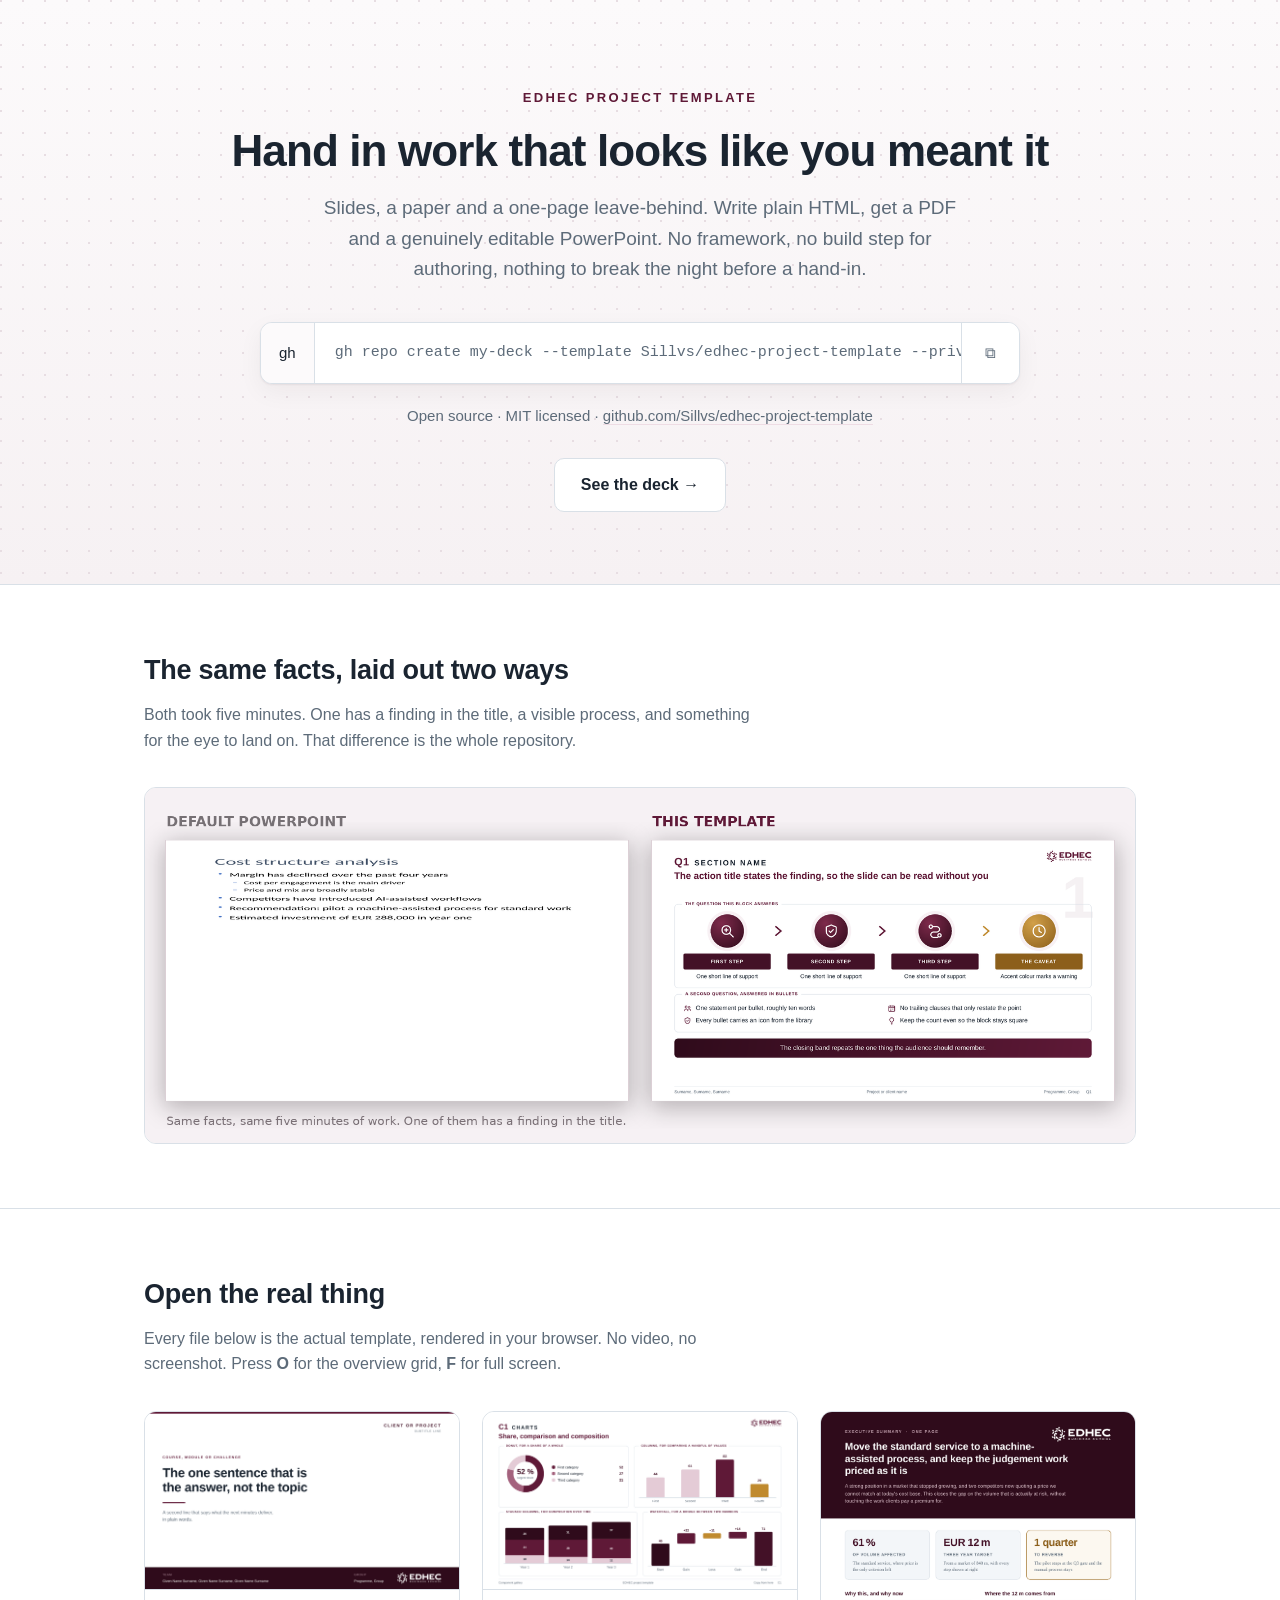
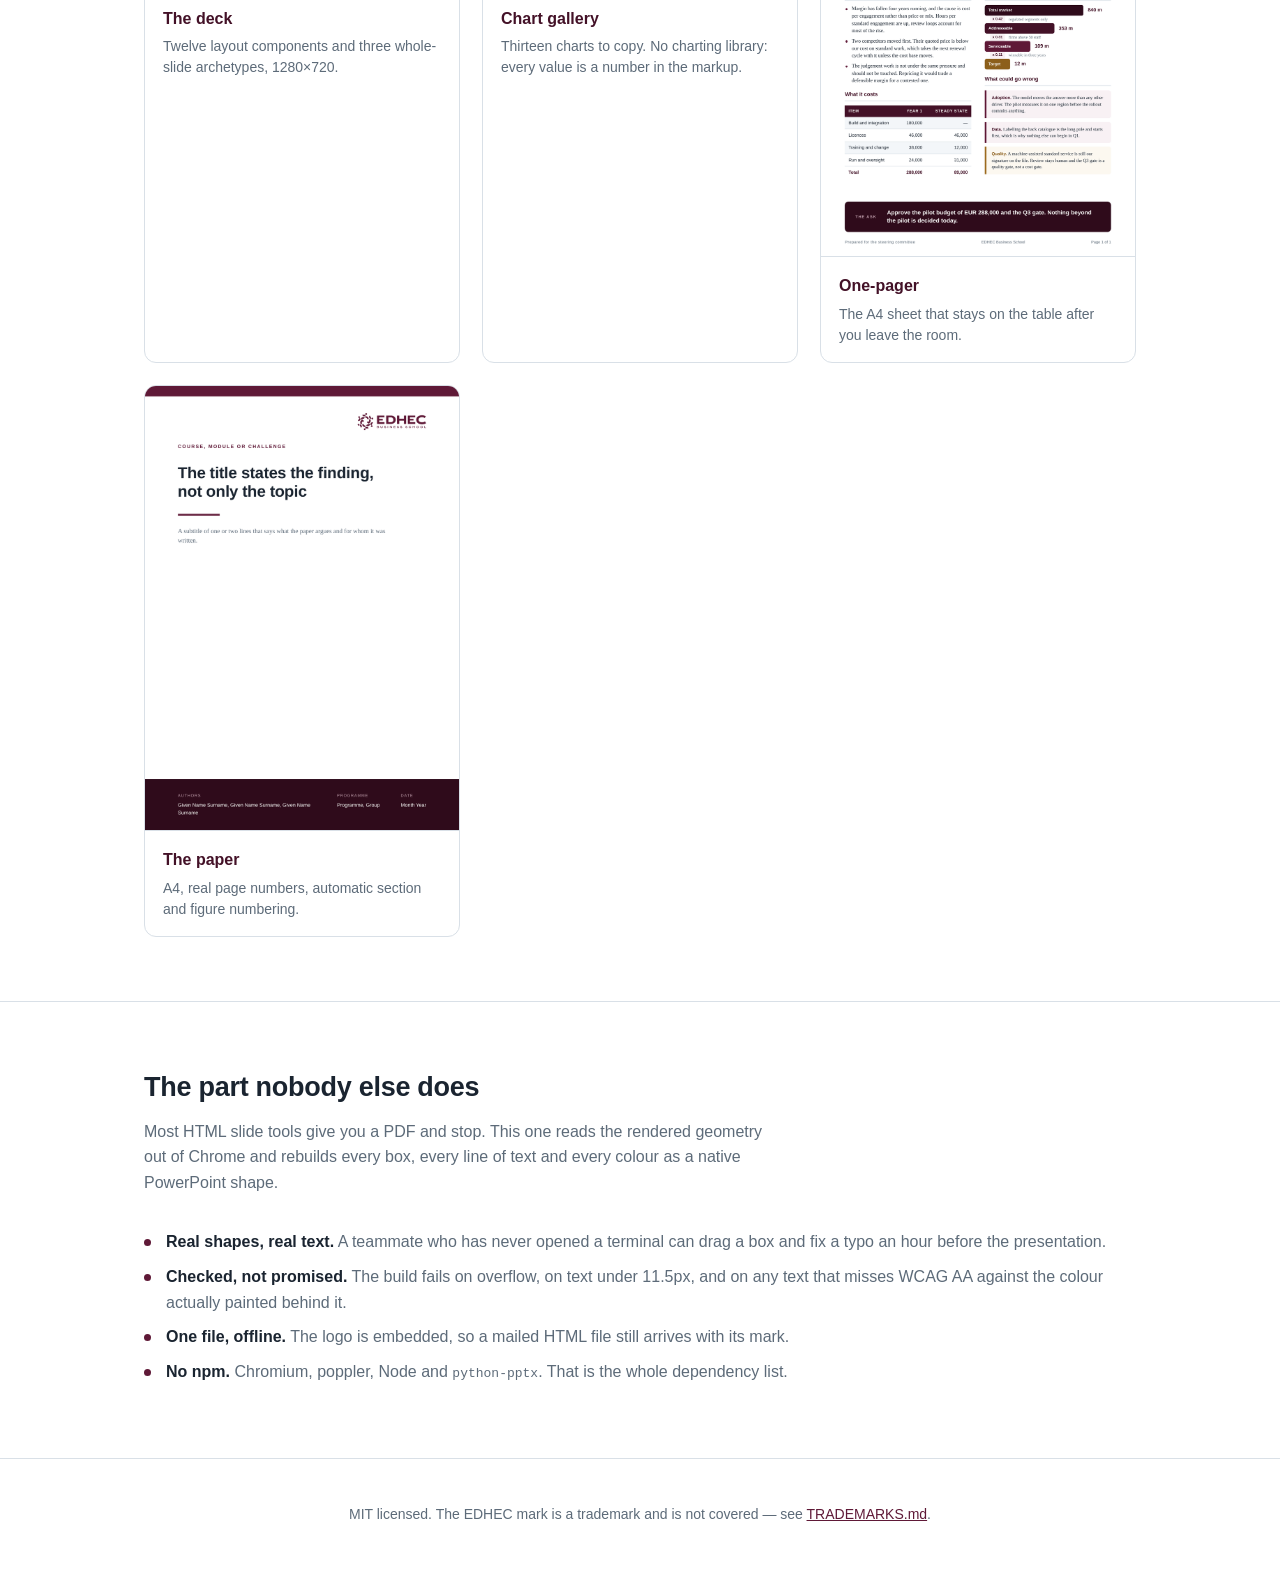
==== site/index.html @ f7a60ece "feat: live site on GitHub Pages, quickstart command, and the SEO surface a repo actually has SEO aud" ====
<!doctype html>
<html lang="en">
<head>
<meta charset="utf-8">
<meta name="viewport" content="width=device-width,initial-scale=1">

<title>EDHEC project template — HTML slides to PDF and editable PowerPoint</title>
<meta name="description" content="Write slides in plain HTML, get a PDF and a genuinely editable PowerPoint with real shapes and real text. Consulting-style deck, A4 paper and one-pager, a thirteen-chart library, WCAG-AA checks, no build step for authoring.">
<link rel="canonical" href="https://sillvs.github.io/edhec-project-template/">

<meta property="og:type" content="website">
<meta property="og:url" content="https://sillvs.github.io/edhec-project-template/">
<meta property="og:title" content="Hand in work that looks like you meant it">
<meta property="og:description" content="Slides, a paper and a one-page leave-behind. Write plain HTML, get a PDF and an editable PowerPoint. No framework, no build step, nothing to break the night before a hand-in.">
<meta property="og:image" content="https://sillvs.github.io/edhec-project-template/img/social.png">
<meta property="og:image:width" content="1200">
<meta property="og:image:height" content="630">
<meta name="twitter:card" content="summary_large_image">
<meta name="twitter:title" content="Hand in work that looks like you meant it">
<meta name="twitter:description" content="HTML slides to PDF and genuinely editable PowerPoint. No build step for authoring.">
<meta name="twitter:image" content="https://sillvs.github.io/edhec-project-template/img/social.png">

<link rel="icon" href="data:image/svg+xml,%3Csvg xmlns='http://www.w3.org/2000/svg' viewBox='0 0 32 32'%3E%3Crect width='32' height='32' rx='6' fill='%235F1937'/%3E%3C/svg%3E">

<script type="application/ld+json">
{
  "@context": "https://schema.org",
  "@type": "SoftwareSourceCode",
  "name": "EDHEC project template",
  "description": "Write slides in plain HTML, get a PDF and a genuinely editable PowerPoint. Consulting-style deck, A4 paper and one-pager templates with a chart library and WCAG-AA checks.",
  "codeRepository": "https://github.com/Sillvs/edhec-project-template",
  "programmingLanguage": ["HTML", "CSS", "Python", "JavaScript"],
  "license": "https://spdx.org/licenses/MIT.html",
  "author": {"@type": "Person", "name": "Silas Zamzow"},
  "keywords": "presentation, slides, powerpoint, pptx, pdf, html slides, charts, design system, accessibility, consulting, business school"
}
</script>

<style>
/* The landing page is built from the same tokens as the templates. It is the
   demonstration: if the design system cannot carry one web page, it cannot
   carry a deck either. */
:root{
  --blue:#5F1937; --navy:#431127; --deep:#2F0B1B;
  --sky:#F8F1F4; --sky2:#EEDCE4;
  --orange-dark:#8C5F1B; --orange-mid:#9D6D21;
  --ink:#1A2430; --muted:#5D6B79; --line:#D9E0E7;
  --sans:"Helvetica Neue",Arial,"Segoe UI",Roboto,system-ui,sans-serif;
  --mono:ui-monospace,SFMono-Regular,Menlo,Consolas,monospace;
}
*{box-sizing:border-box;margin:0;padding:0;}
html{scroll-behavior:smooth;}
body{font-family:var(--sans);color:var(--ink);line-height:1.6;
  background:#fff;-webkit-font-smoothing:antialiased;}
.wrap{max-width:1040px;margin:0 auto;padding:0 24px;}
a{color:var(--blue);}

/* ---------- hero, with the dotted field from the brief ---------- */
.hero{padding:88px 0 72px;text-align:center;position:relative;overflow:hidden;
  background:
    radial-gradient(circle at 1px 1px, #E7DDE2 1px, transparent 0) 0 0/22px 22px,
    linear-gradient(#FCFAFB,#F6F1F3);
  border-bottom:1px solid var(--line);}
.eyebrow{font-size:13px;font-weight:800;letter-spacing:.18em;text-transform:uppercase;
  color:var(--blue);margin-bottom:18px;}
h1{font-size:44px;font-weight:800;letter-spacing:-.02em;line-height:1.1;
  margin-bottom:18px;}
.lede{font-size:19px;color:var(--muted);max-width:640px;margin:0 auto 38px;}

/* ---------- the command block ---------- */
.cmd{display:flex;max-width:760px;margin:0 auto;background:#fff;
  border:1px solid var(--line);border-radius:12px;overflow:hidden;
  box-shadow:0 1px 2px rgba(47,11,27,.06),0 8px 24px rgba(47,11,27,.05);}
.cmd .kind{flex:0 0 auto;display:flex;align-items:center;gap:7px;padding:0 18px;
  border-right:1px solid var(--line);font-size:15px;color:var(--ink);background:#FCFAFB;}
.cmd code{flex:1;padding:18px 20px;font-family:var(--mono);font-size:15px;
  color:var(--muted);text-align:left;white-space:nowrap;overflow-x:auto;}
.cmd button{flex:0 0 auto;width:58px;border:0;border-left:1px solid var(--line);
  background:#fff;cursor:pointer;color:var(--muted);font-size:15px;}
.cmd button:hover{background:var(--sky);color:var(--blue);}
.cmd button.done{color:var(--blue);font-weight:800;}
.meta{margin-top:20px;font-size:15px;color:var(--muted);}
.meta a{color:var(--muted);text-decoration:none;border-bottom:1px solid var(--sky2);}
.btn{display:inline-block;margin-top:30px;padding:13px 26px;border-radius:10px;
  border:1px solid var(--line);background:#fff;color:var(--ink);font-size:16px;
  font-weight:700;text-decoration:none;}
.btn:hover{border-color:var(--blue);color:var(--blue);}

/* ---------- sections ---------- */
section{padding:64px 0;border-bottom:1px solid var(--line);}
h2{font-size:27px;font-weight:800;letter-spacing:-.01em;margin-bottom:10px;}
.sub{color:var(--muted);margin-bottom:34px;max-width:620px;}
.grid{display:grid;grid-template-columns:repeat(auto-fit,minmax(250px,1fr));gap:22px;}
.card{border:1px solid var(--line);border-radius:12px;overflow:hidden;background:#fff;
  text-decoration:none;color:inherit;display:block;}
.card:hover{border-color:var(--blue);}
.card img{width:100%;display:block;border-bottom:1px solid var(--line);}
.card .body{padding:16px 18px;}
.card h3{font-size:16px;font-weight:800;color:var(--navy);margin-bottom:5px;}
.card p{font-size:14px;color:var(--muted);line-height:1.5;}
.shot{width:100%;border:1px solid var(--line);border-radius:12px;display:block;}
ul.plain{list-style:none;}
ul.plain li{position:relative;padding-left:22px;margin-bottom:9px;color:var(--muted);}
ul.plain li:before{content:"";position:absolute;left:0;top:10px;width:7px;height:7px;
  border-radius:50%;background:var(--blue);}
ul.plain li b{color:var(--ink);}
footer{padding:44px 0 60px;font-size:14px;color:var(--muted);text-align:center;}
@media(max-width:640px){
  h1{font-size:32px;} .cmd code{font-size:13px;} .cmd .kind{display:none;}
}
</style>
</head>
<body>

<div class="hero">
  <div class="wrap">
    <div class="eyebrow">EDHEC project template</div>
    <h1>Hand in work that looks like you meant it</h1>
    <p class="lede">Slides, a paper and a one-page leave-behind. Write plain HTML,
    get a PDF and a genuinely editable PowerPoint. No framework, no build step for
    authoring, nothing to break the night before a hand-in.</p>

    <div class="cmd">
      <span class="kind">gh</span>
      <code id="cmd">gh repo create my-deck --template Sillvs/edhec-project-template --private --clone</code>
      <button id="copy" aria-label="Copy command">⧉</button>
    </div>

    <p class="meta">Open source · MIT licensed ·
      <a href="https://github.com/Sillvs/edhec-project-template">github.com/Sillvs/edhec-project-template</a></p>

    <a class="btn" href="slides.html">See the deck →</a>
  </div>
</div>

<section>
  <div class="wrap">
    <h2>The same facts, laid out two ways</h2>
    <p class="sub">Both took five minutes. One has a finding in the title, a visible
    process, and something for the eye to land on. That difference is the whole repository.</p>
    <img class="shot" src="img/mockup-compare.png" width="1760"
         alt="A default PowerPoint slide beside the same content in this template">
  </div>
</section>

<section>
  <div class="wrap">
    <h2>Open the real thing</h2>
    <p class="sub">Every file below is the actual template, rendered in your browser.
    No video, no screenshot. Press <b>O</b> for the overview grid, <b>F</b> for full screen.</p>
    <div class="grid">
      <a class="card" href="slides.html">
        <img src="img/slide-title.png" width="1300" alt="Title slide of the starter deck">
        <div class="body"><h3>The deck</h3>
        <p>Twelve layout components and three whole-slide archetypes, 1280×720.</p></div>
      </a>
      <a class="card" href="gallery.html">
        <img src="img/charts-1.png" width="1300" alt="Donut, columns, stacked columns and waterfall charts">
        <div class="body"><h3>Chart gallery</h3>
        <p>Thirteen charts to copy. No charting library: every value is a number in the markup.</p></div>
      </a>
      <a class="card" href="onepager.html">
        <img src="img/onepager.png" width="900" alt="The executive one-pager">
        <div class="body"><h3>One-pager</h3>
        <p>The A4 sheet that stays on the table after you leave the room.</p></div>
      </a>
      <a class="card" href="paper.html">
        <img src="img/paper-cover.png" width="900" alt="Cover page of the A4 paper template">
        <div class="body"><h3>The paper</h3>
        <p>A4, real page numbers, automatic section and figure numbering.</p></div>
      </a>
    </div>
  </div>
</section>

<section>
  <div class="wrap">
    <h2>The part nobody else does</h2>
    <p class="sub">Most HTML slide tools give you a PDF and stop. This one reads the
    rendered geometry out of Chrome and rebuilds every box, every line of text and
    every colour as a native PowerPoint shape.</p>
    <ul class="plain">
      <li><b>Real shapes, real text.</b> A teammate who has never opened a terminal can drag a box and fix a typo an hour before the presentation.</li>
      <li><b>Checked, not promised.</b> The build fails on overflow, on text under 11.5px, and on any text that misses WCAG AA against the colour actually painted behind it.</li>
      <li><b>One file, offline.</b> The logo is embedded, so a mailed HTML file still arrives with its mark.</li>
      <li><b>No npm.</b> Chromium, poppler, Node and <code>python-pptx</code>. That is the whole dependency list.</li>
    </ul>
  </div>
</section>

<footer>
  <div class="wrap">
    MIT licensed. The EDHEC mark is a trademark and is not covered —
    see <a href="https://github.com/Sillvs/edhec-project-template/blob/main/TRADEMARKS.md">TRADEMARKS.md</a>.
  </div>
</footer>

<script>
document.getElementById('copy').addEventListener('click', function () {
  navigator.clipboard.writeText(document.getElementById('cmd').textContent.trim());
  this.textContent = '✓'; this.classList.add('done');
  setTimeout(() => { this.textContent = '⧉'; this.classList.remove('done'); }, 1600);
});
</script>
</body>
</html>
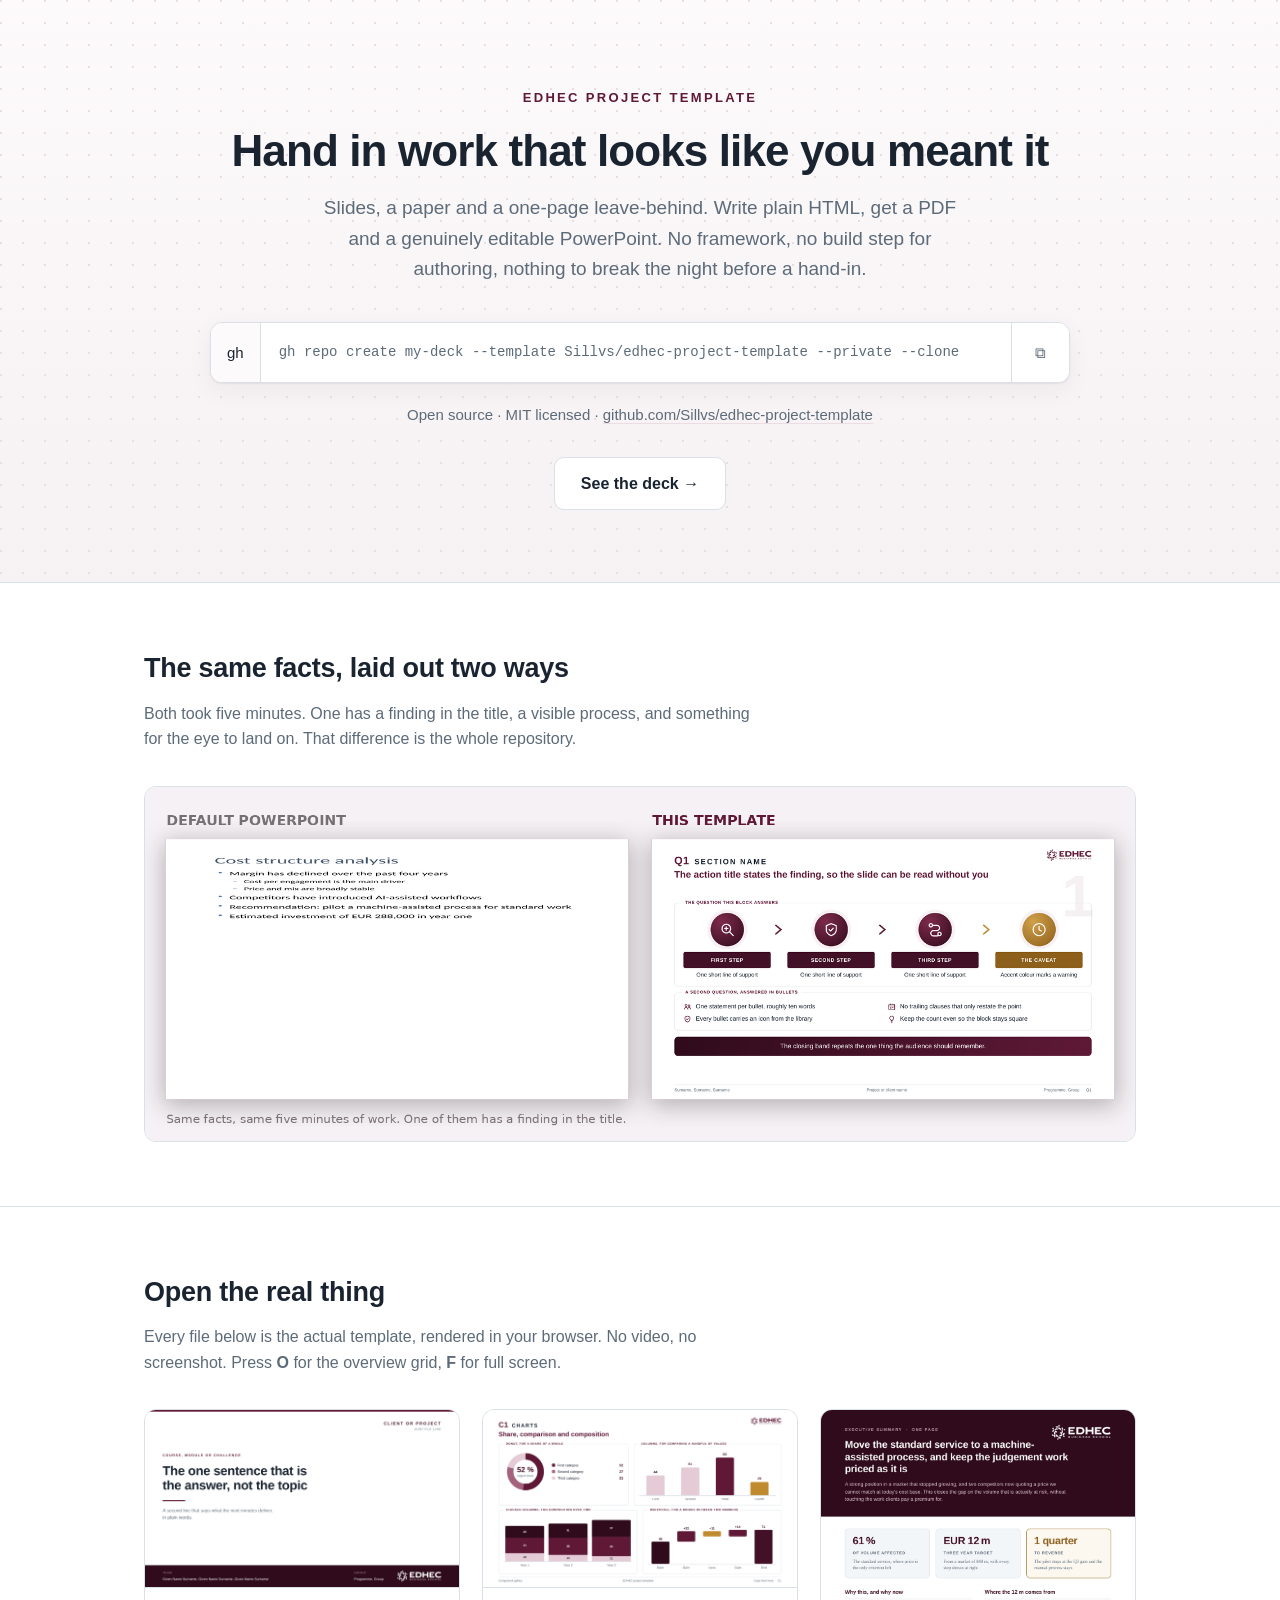
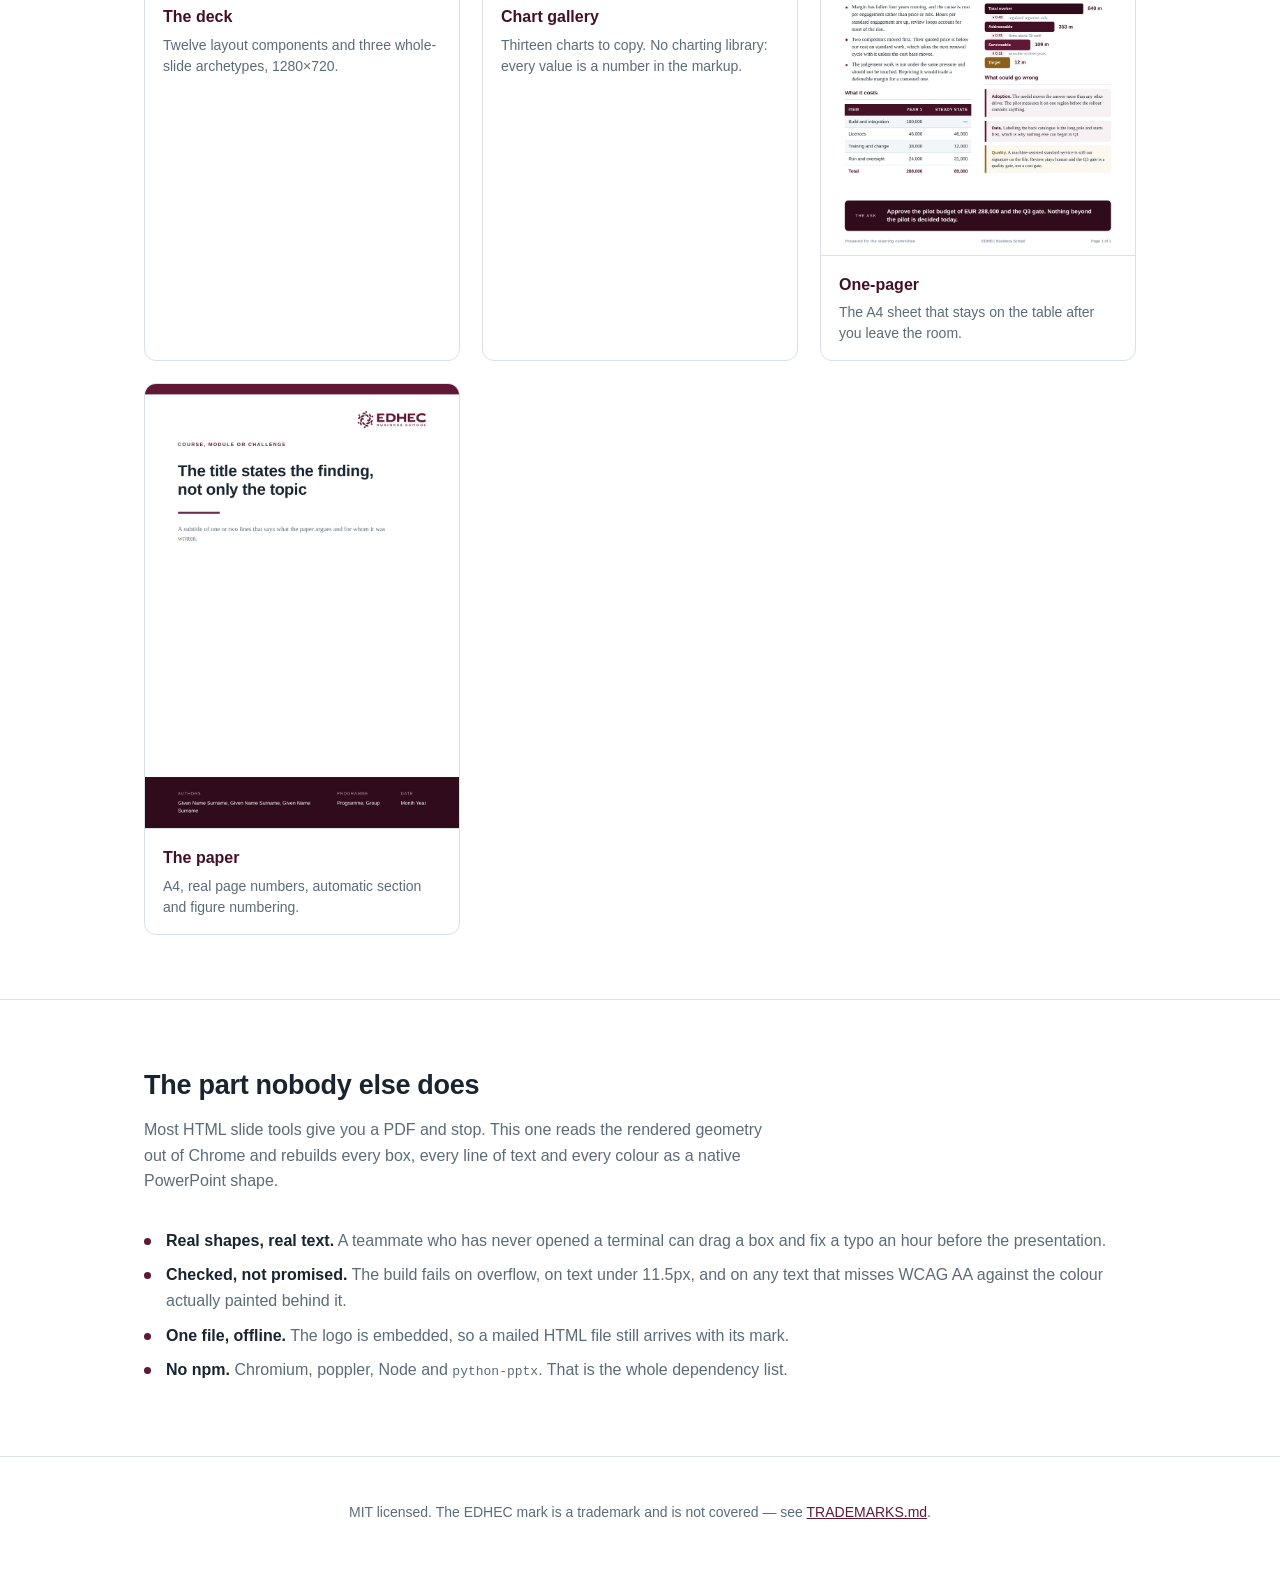
==== commit 34d5f22e: "fix: the quickstart command was truncated, which defeats the point of it The command box clipped at " ====
--- a/site/index.html
+++ b/site/index.html
@@ -68,13 +68,14 @@
 .lede{font-size:19px;color:var(--muted);max-width:640px;margin:0 auto 38px;}
 
 /* ---------- the command block ---------- */
-.cmd{display:flex;max-width:760px;margin:0 auto;background:#fff;
+.cmd{display:flex;max-width:860px;margin:0 auto;background:#fff;
   border:1px solid var(--line);border-radius:12px;overflow:hidden;
   box-shadow:0 1px 2px rgba(47,11,27,.06),0 8px 24px rgba(47,11,27,.05);}
-.cmd .kind{flex:0 0 auto;display:flex;align-items:center;gap:7px;padding:0 18px;
+.cmd .kind{flex:0 0 auto;display:flex;align-items:center;gap:7px;padding:0 16px;
   border-right:1px solid var(--line);font-size:15px;color:var(--ink);background:#FCFAFB;}
-.cmd code{flex:1;padding:18px 20px;font-family:var(--mono);font-size:15px;
-  color:var(--muted);text-align:left;white-space:nowrap;overflow-x:auto;}
+.cmd code{flex:1;min-width:0;padding:18px 18px;font-family:var(--mono);font-size:14px;
+  color:var(--muted);text-align:left;white-space:nowrap;overflow:hidden;
+  text-overflow:ellipsis;}
 .cmd button{flex:0 0 auto;width:58px;border:0;border-left:1px solid var(--line);
   background:#fff;cursor:pointer;color:var(--muted);font-size:15px;}
 .cmd button:hover{background:var(--sky);color:var(--blue);}
@@ -106,7 +107,8 @@
 ul.plain li b{color:var(--ink);}
 footer{padding:44px 0 60px;font-size:14px;color:var(--muted);text-align:center;}
 @media(max-width:640px){
-  h1{font-size:32px;} .cmd code{font-size:13px;} .cmd .kind{display:none;}
+  h1{font-size:32px;} .cmd .kind{display:none;}
+  .cmd code{font-size:12px;white-space:normal;word-break:break-all;}
 }
 </style>
 </head>
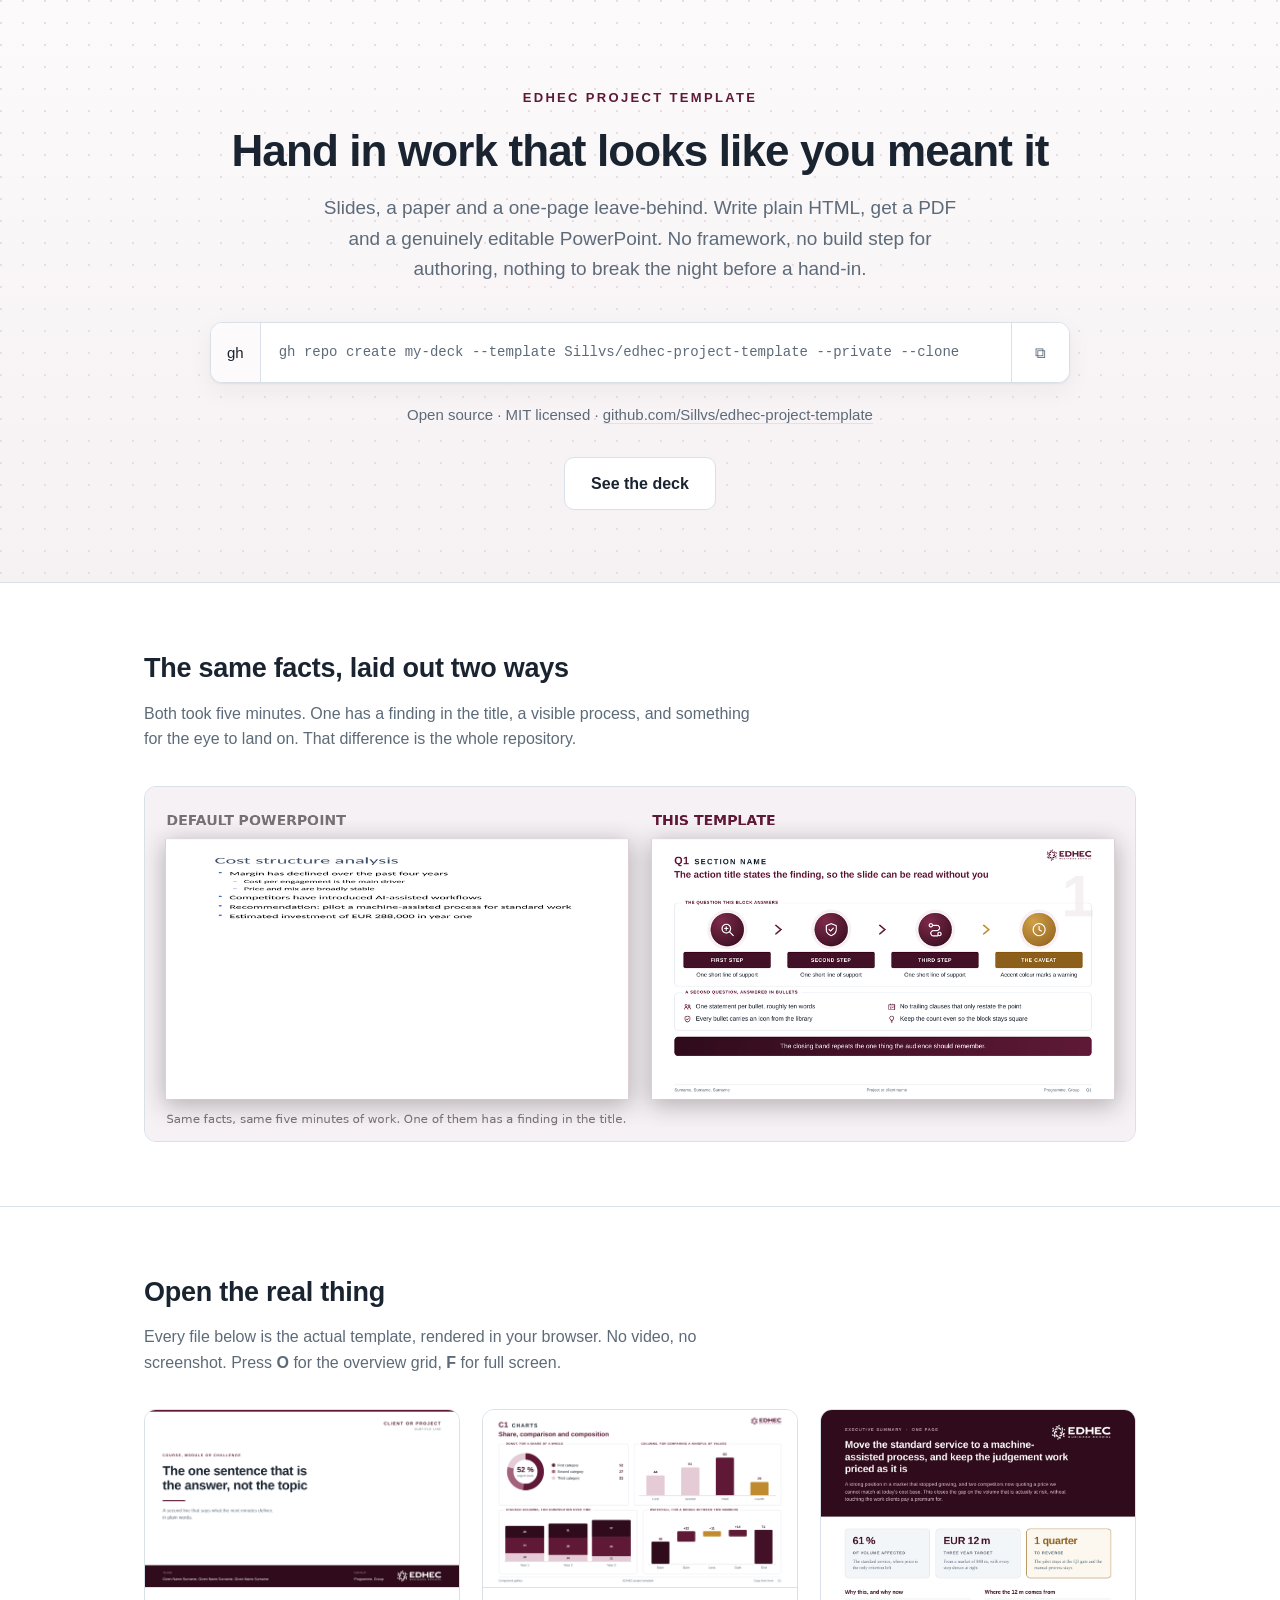
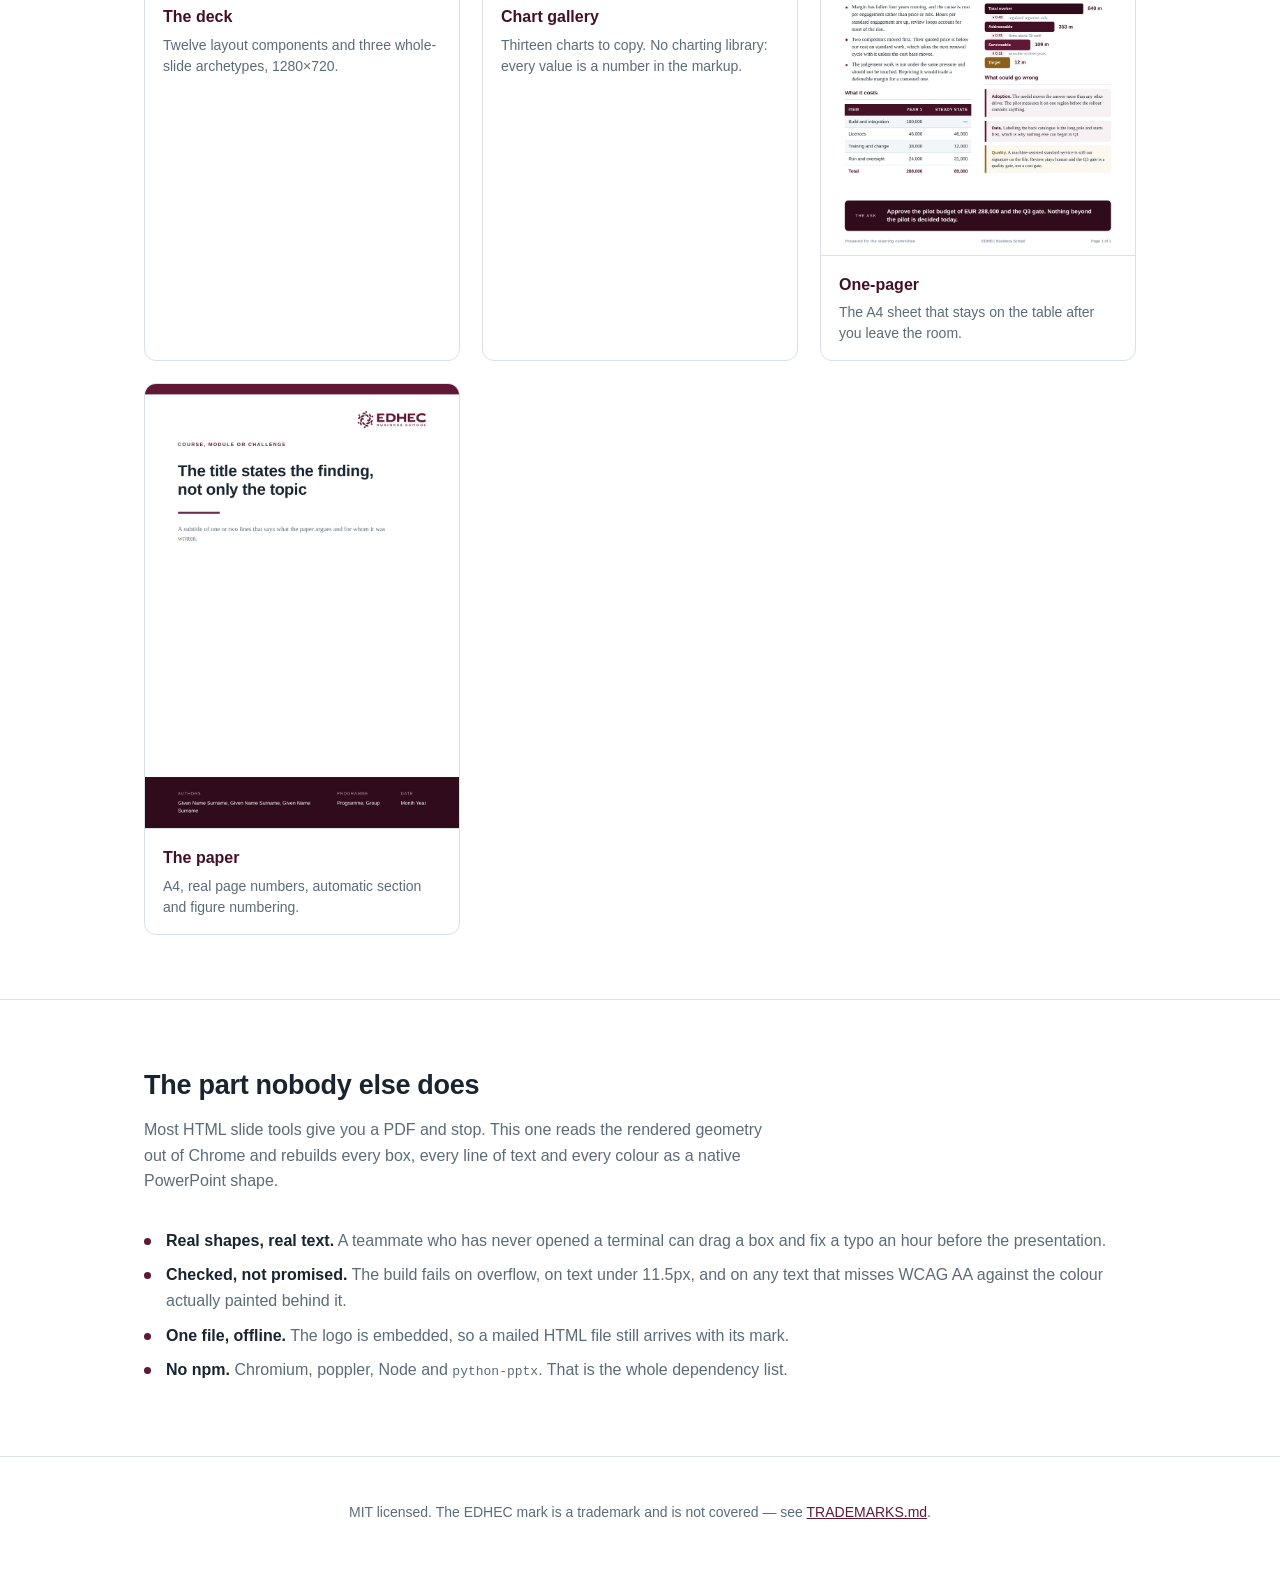
==== commit d1857348: "feat: adopt antislop as the repository's copy and design filter https://github.com/miqdadbadjuber/an" ====
--- a/site/index.html
+++ b/site/index.html
@@ -61,6 +61,10 @@
     radial-gradient(circle at 1px 1px, #E7DDE2 1px, transparent 0) 0 0/22px 22px,
     linear-gradient(#FCFAFB,#F6F1F3);
   border-bottom:1px solid var(--line);}
+/* An eyebrow above an H1 is a named slop pattern when it repeats what the
+   headline already says. This one carries the product name, which appears
+   nowhere else above the fold, so it earns its place. The reason is written
+   down because antislop requires the reason, not the absence. */
 .eyebrow{font-size:13px;font-weight:800;letter-spacing:.18em;text-transform:uppercase;
   color:var(--blue);margin-bottom:18px;}
 h1{font-size:44px;font-weight:800;letter-spacing:-.02em;line-height:1.1;
@@ -131,7 +135,7 @@
     <p class="meta">Open source · MIT licensed ·
       <a href="https://github.com/Sillvs/edhec-project-template">github.com/Sillvs/edhec-project-template</a></p>
 
-    <a class="btn" href="slides.html">See the deck →</a>
+    <a class="btn" href="slides.html">See the deck</a>
   </div>
 </div>
 
